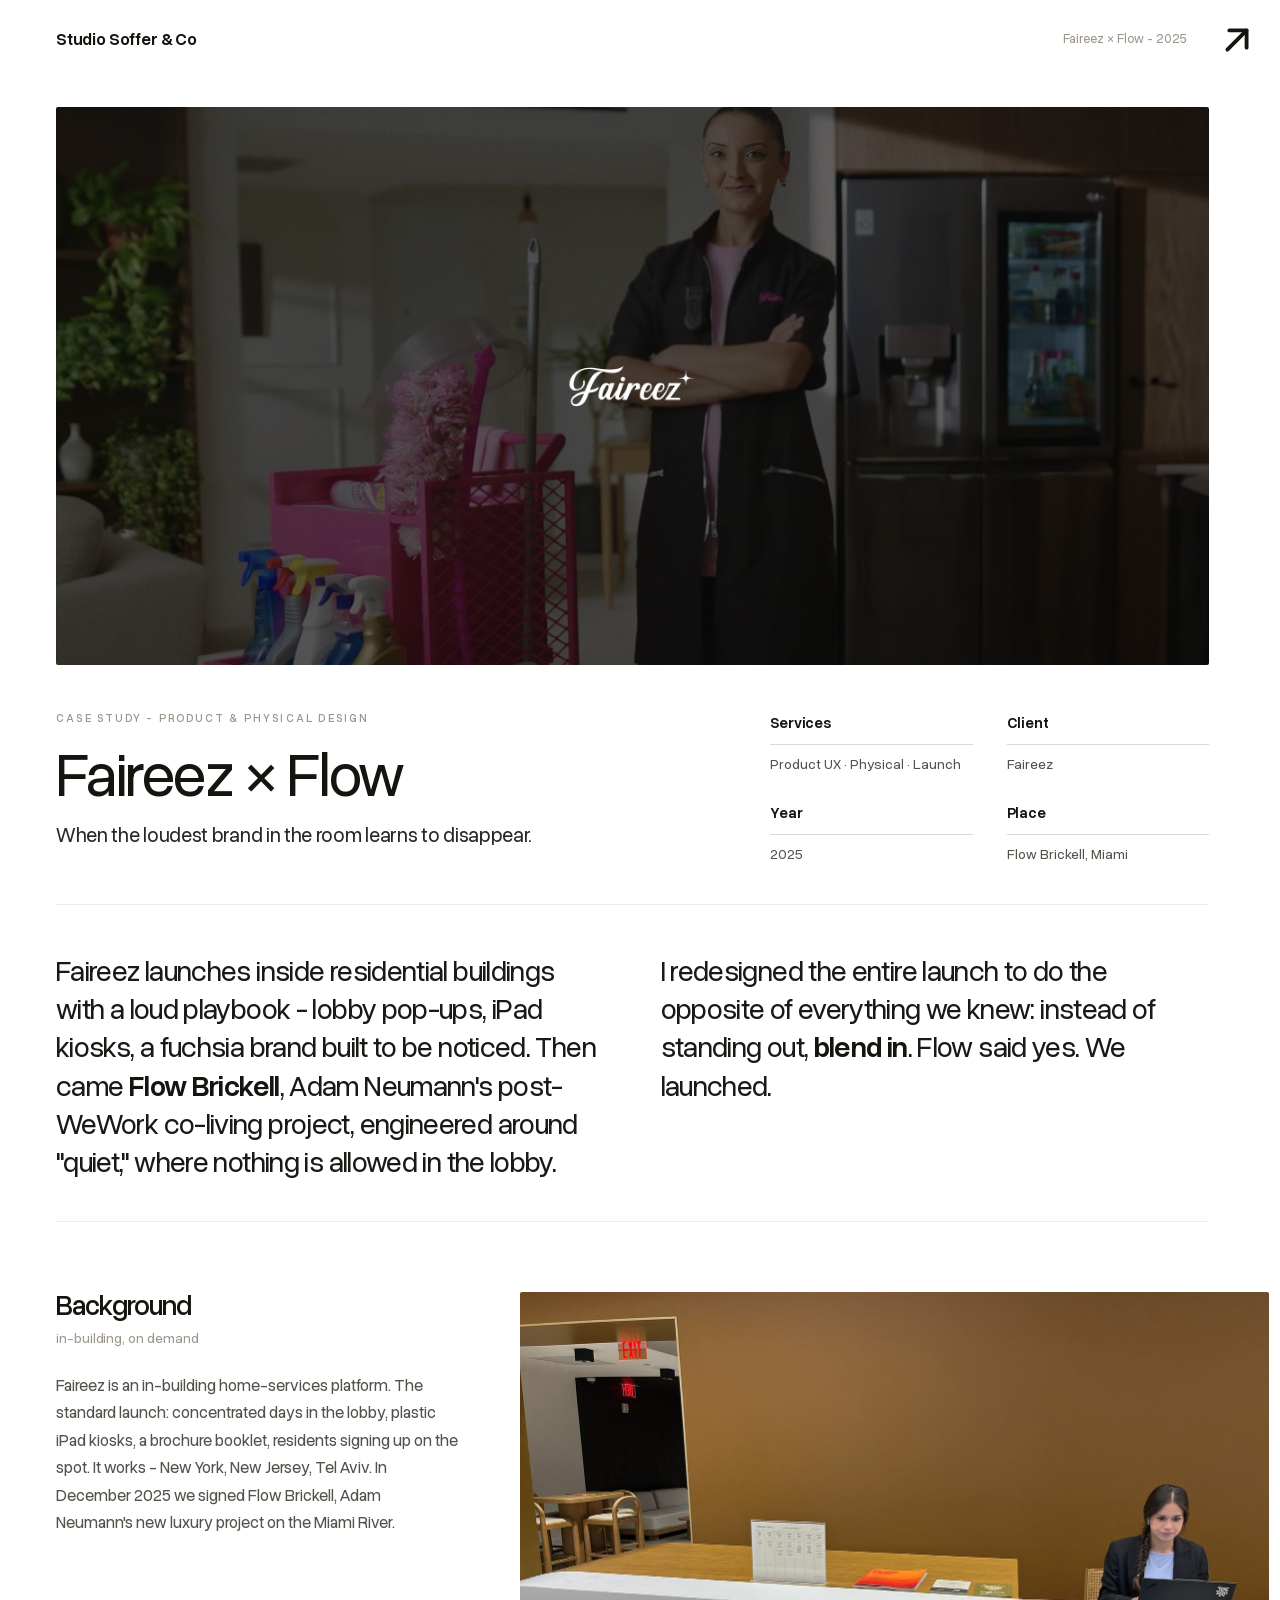
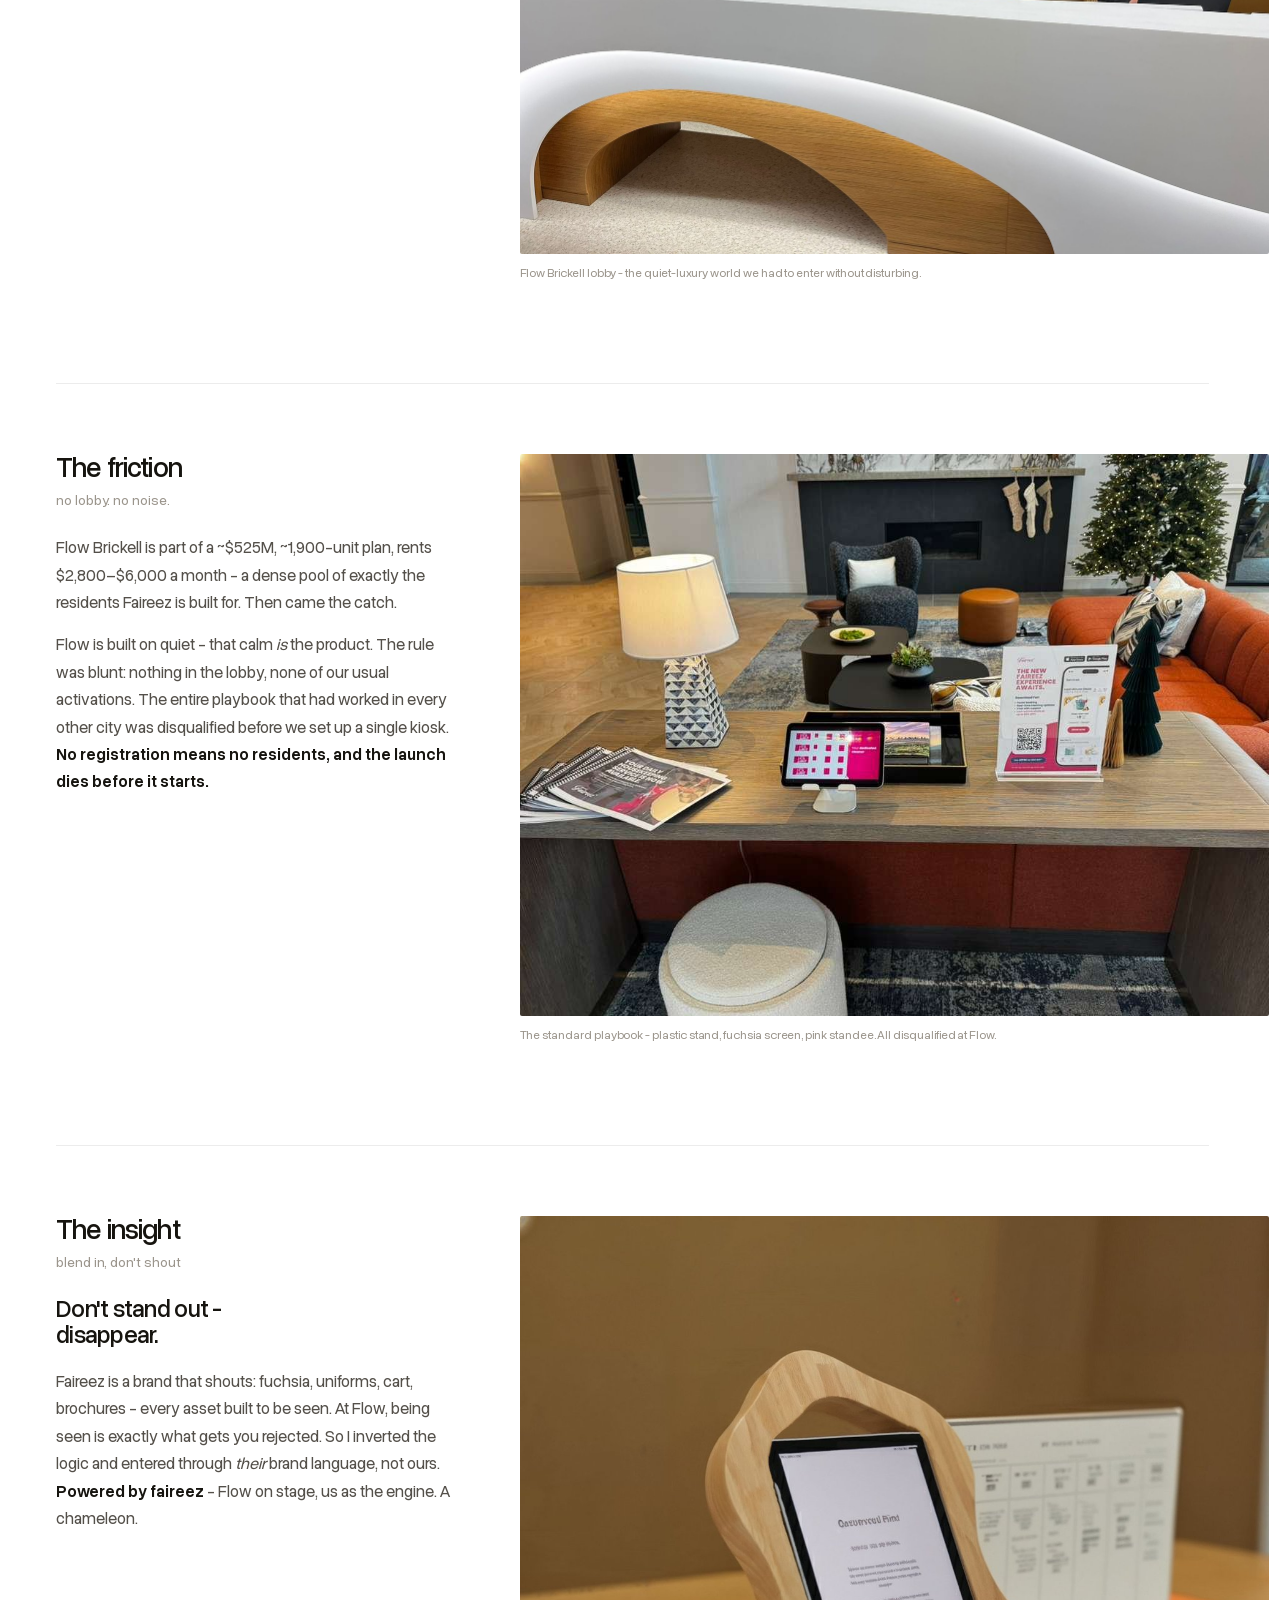
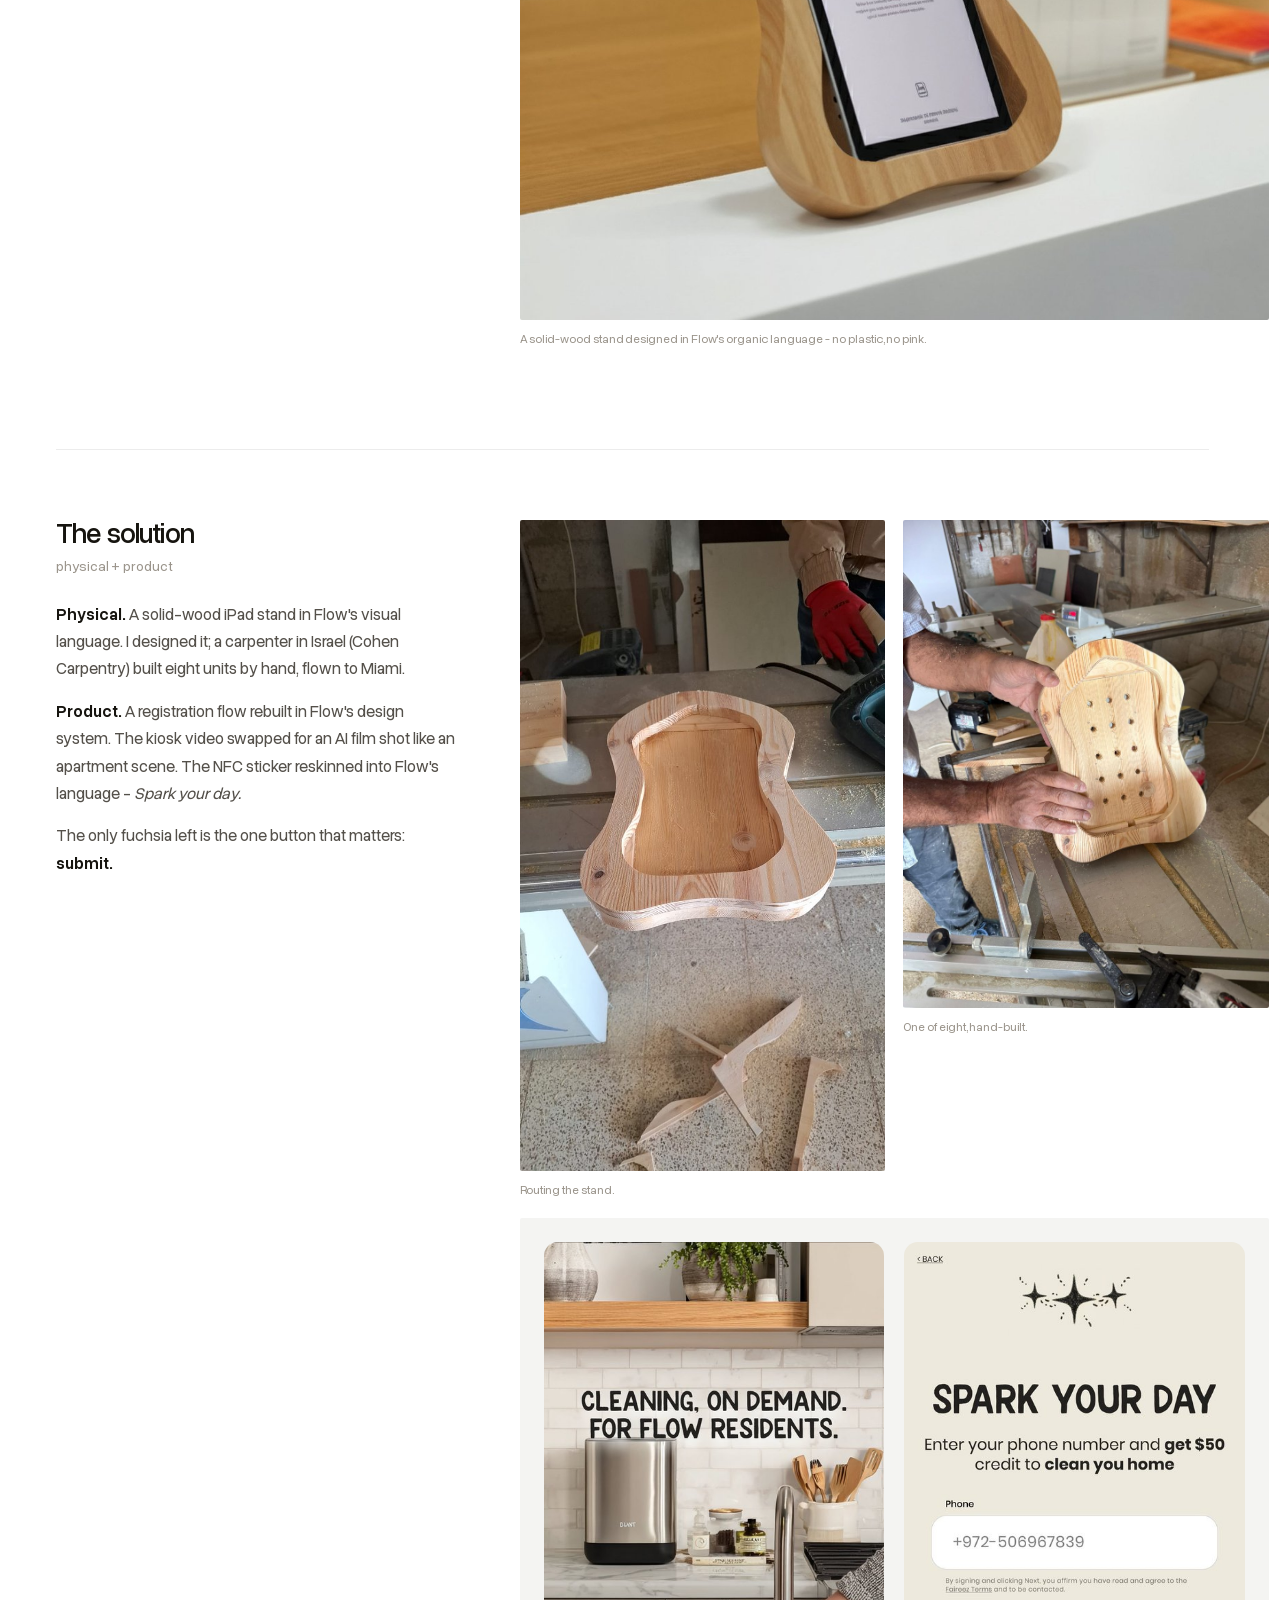
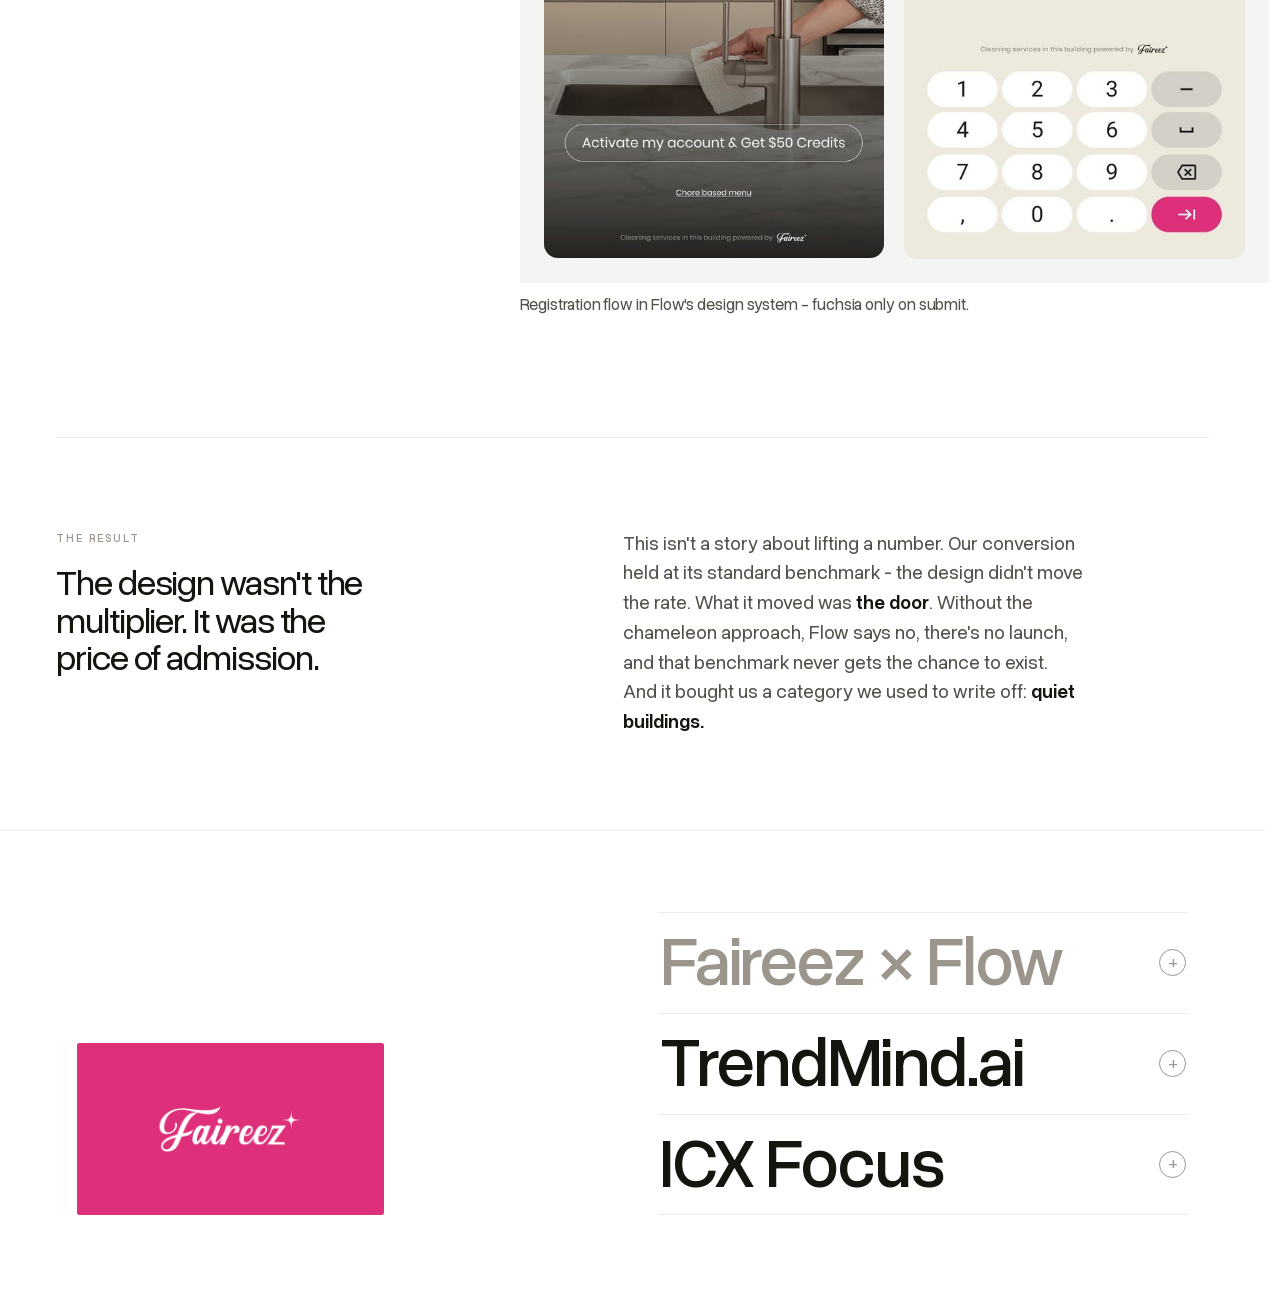
==== faireez.html @ a48b3807 "Studio Soffer - case studies static site" ====
<!DOCTYPE html>
<html lang="en"><head><meta charset="utf-8"><meta name="viewport" content="width=device-width, initial-scale=1">
<title>Faireez × Flow</title>
<style>@font-face{font-family:'Overused Grotesk';src:url([data-uri]) format('woff2');font-weight:300 900;font-style:normal;font-display:swap;}
  :root{ --bg:#ffffff; --ink:#16140f; --body:#54504a; --mute:#9b958c; --line:#ececec; --soft:#f4f4f2;
    --f:"Overused Grotesk",system-ui,sans-serif;}
  *{box-sizing:border-box;}
  ::selection{background:#16140f;color:#FAF9F6;}
  html{scroll-behavior:auto;}
  body{margin:0;background:var(--bg);color:var(--body);font-family:var(--f);font-size:16px;line-height:1.6;-webkit-font-smoothing:antialiased;}
  .wrap{max-width:1440px;margin:0 auto;padding:0 56px;}

  .topbar{display:flex;justify-content:space-between;align-items:center;padding:26px 56px;max-width:1440px;margin:0 auto;}
  .topbar .b{font-weight:600;font-size:17px;color:var(--ink);letter-spacing:-.01em;}
  .topbar .c{font-size:13px;color:var(--mute);}

  .lbl{font-size:11px;letter-spacing:.2em;text-transform:uppercase;color:var(--mute);font-weight:500;}
  img{display:block;width:100%;border-radius:2px;}
  .cap{font-size:12px;color:var(--mute);margin-top:10px;letter-spacing:-.005em;}

  /* hero - full-width image, title+opener left / details right, enlarged lead below */
  .herotop{padding:28px 0 0;}
  .heroimg{margin:0 0 40px;}
  .heroimg img{width:100%;height:min(62vh,640px);object-fit:cover;border-radius:2px;}
  .herorow{display:grid;grid-template-columns:1.5fr 1fr;gap:56px;align-items:start;padding-bottom:38px;border-bottom:1px solid var(--line);}
  h1{font-weight:400;font-size:clamp(40px,4.8vw,74px);line-height:.98;letter-spacing:-.025em;color:var(--ink);margin:16px 0 16px;white-space:nowrap;}
  .sub{font-weight:400;font-size:clamp(19px,1.6vw,24px);line-height:1.25;letter-spacing:-.015em;color:#2b2925;margin:0;max-width:24ch;}
  .hdetails{display:grid;grid-template-columns:1fr 1fr;gap:26px 34px;padding-top:6px;}
  .hdetails .k{font-size:15px;font-weight:600;color:var(--ink);letter-spacing:-.01em;padding-bottom:9px;margin-bottom:10px;border-bottom:1px solid #d9d9d9;}
  .hdetails .v{font-size:14px;color:var(--body);font-weight:400;line-height:1.45;}
  .lead{padding:48px 0 8px;}
  .lead .cols{column-count:2;column-gap:56px;}
  .lead .cols p{font-weight:400;font-size:clamp(24px,2.25vw,32px);line-height:1.33;letter-spacing:-.022em;color:#1b1916;margin:0 0 20px;}
  .lead .cols p:last-child{margin-bottom:0;}
  .lead b{color:var(--ink);font-weight:600;}

  /* paired sections */
  .sec{display:grid;grid-template-columns:35% 65%;gap:60px;padding:70px 0;border-top:1px solid var(--line);align-items:start;margin-top:30px;}
  .sec .txt{position:sticky;top:44px;align-self:start;}
  .sec h2{font-weight:500;font-size:clamp(26px,2.2vw,33px);line-height:1.04;letter-spacing:-.03em;color:var(--ink);margin:0 0 6px;}
  .sec .kick{font-weight:400;font-size:14px;color:var(--mute);margin:0 0 22px;letter-spacing:-.005em;}
  .sec p{font-size:16.5px;line-height:1.66;color:var(--body);margin:0 0 15px;max-width:46ch;}
  .sec p:last-child{margin-bottom:0;}
  .sec b{color:var(--ink);font-weight:600;} .sec i{font-style:italic;}
  .statement{font-weight:500;font-size:clamp(24px,1.9vw,30px);line-height:1.1;letter-spacing:-.03em;color:var(--ink);margin:0 0 18px;max-width:16ch;}
  .vis figure{margin:0 0 18px;}
  .vis .pair{display:grid;grid-template-columns:1fr 1fr;gap:18px;margin-bottom:18px;}
  .vis .pair figure{margin:0;}
  .scrwrap{background:var(--soft);padding:24px;display:grid;grid-template-columns:1fr 1fr;gap:20px;border-radius:2px;margin-bottom:8px;}
  .scrwrap img{border-radius:14px;}

  /* result : summary title left, enlarged text right */
  .result{display:grid;grid-template-columns:44% 56%;gap:60px;padding:92px 0;border-top:1px solid var(--line);margin-top:30px;align-items:start;}
  .result .lbl{margin-bottom:18px;display:block;}
  .result .big{font-weight:400;font-size:clamp(28px,2.8vw,42px);line-height:1.05;letter-spacing:-.03em;color:var(--ink);max-width:15ch;margin:0;}
  .result .right p{font-size:clamp(19px,1.5vw,22px);line-height:1.55;color:var(--body);max-width:42ch;margin:0;}
  .result .right b{color:var(--ink);font-weight:600;}

  .foot{padding:30px 56px 80px;font-size:12px;color:var(--mute);border-top:1px solid var(--line);max-width:1440px;margin:0 auto;}
  @media(max-width:900px){
    .wrap{padding:0 22px;} .topbar,.foot{padding-left:22px;padding-right:22px;}
    .herorow,.sec,.result{grid-template-columns:1fr;gap:28px;} .sec .txt{position:static;}
    h1{white-space:normal;} .heroimg img{height:300px;} .lead .cols{column-count:1;}
  }
</style></head><body>

<div class="topbar"><div class="b">Studio Soffer &amp; Co</div><div class="c">Faireez × Flow - 2025</div></div>

<div class="wrap">

  <section class="herotop">
    <figure class="heroimg"><img src="assets/covers/faireez.jpg"></figure>
    <div class="herorow">
      <div class="htitle">
        <span class="lbl">Case study - Product &amp; physical design</span>
        <h1>Faireez × Flow</h1>
        <p class="sub">When the loudest brand in the room learns to disappear.</p>
      </div>
      <div class="hdetails">
        <div><div class="k">Services</div><div class="v">Product UX · Physical · Launch</div></div>
        <div><div class="k">Client</div><div class="v">Faireez</div></div>
        <div><div class="k">Year</div><div class="v">2025</div></div>
        <div><div class="k">Place</div><div class="v">Flow Brickell, Miami</div></div>
      </div>
    </div>
    <div class="lead">
      <div class="cols">
        <p>Faireez launches inside residential buildings with a loud playbook - lobby pop-ups, iPad kiosks, a fuchsia brand built to be noticed. Then came <b>Flow Brickell</b>, Adam Neumann's post-WeWork co-living project, engineered around "quiet," where nothing is allowed in the lobby.</p>
        <p>I redesigned the entire launch to do the opposite of everything we knew: instead of standing out, <b>blend in</b>. Flow said yes. We launched.</p>
      </div>
    </div>
  </section>

  <section class="sec">
    <div class="txt">
      <h2>Background</h2>
      <p class="kick">in-building, on demand</p>
      <p>Faireez is an in-building home-services platform. The standard launch: concentrated days in the lobby, plastic iPad kiosks, a brochure booklet, residents signing up on the spot. It works - New York, New Jersey, Tel Aviv. In December 2025 we signed Flow Brickell, Adam Neumann's new luxury project on the Miami River.</p>
    </div>
    <div class="vis"><figure style="margin:0"><img src="[data-uri]"><figcaption class="cap">Flow Brickell lobby - the quiet-luxury world we had to enter without disturbing.</figcaption></figure></div>
  </section>

  <section class="sec">
    <div class="txt">
      <h2>The friction</h2>
      <p class="kick">no lobby. no noise.</p>
      <p>Flow Brickell is part of a ~$525M, ~1,900-unit plan, rents $2,800–$6,000 a month - a dense pool of exactly the residents Faireez is built for. Then came the catch.</p>
      <p>Flow is built on quiet - that calm <i>is</i> the product. The rule was blunt: nothing in the lobby, none of our usual activations. The entire playbook that had worked in every other city was disqualified before we set up a single kiosk. <b>No registration means no residents, and the launch dies before it starts.</b></p>
    </div>
    <div class="vis"><figure style="margin:0"><img src="[data-uri]"><figcaption class="cap">The standard playbook - plastic stand, fuchsia screen, pink standee. All disqualified at Flow.</figcaption></figure></div>
  </section>

  <section class="sec">
    <div class="txt">
      <h2>The insight</h2>
      <p class="kick">blend in, don't shout</p>
      <div class="statement">Don't stand out - disappear.</div>
      <p>Faireez is a brand that shouts: fuchsia, uniforms, cart, brochures - every asset built to be seen. At Flow, being seen is exactly what gets you rejected. So I inverted the logic and entered through <i>their</i> brand language, not ours. <b>Powered by faireez</b> - Flow on stage, us as the engine. A chameleon.</p>
    </div>
    <div class="vis"><figure style="margin:0"><img src="[data-uri]"><figcaption class="cap">A solid-wood stand designed in Flow's organic language - no plastic, no pink.</figcaption></figure></div>
  </section>

  <section class="sec">
    <div class="txt">
      <h2>The solution</h2>
      <p class="kick">physical + product</p>
      <p><b>Physical.</b> A solid-wood iPad stand in Flow's visual language. I designed it; a carpenter in Israel (Cohen Carpentry) built eight units by hand, flown to Miami.</p>
      <p><b>Product.</b> A registration flow rebuilt in Flow's design system. The kiosk video swapped for an AI film shot like an apartment scene. The NFC sticker reskinned into Flow's language - <i>Spark your day.</i></p>
      <p>The only fuchsia left is the one button that matters: <b>submit.</b></p>
    </div>
    <div class="vis">
      <div class="pair">
        <figure><img src="[data-uri]"><figcaption class="cap">Routing the stand.</figcaption></figure>
        <figure><img src="[data-uri]"><figcaption class="cap">One of eight, hand-built.</figcaption></figure>
      </div>
      <div class="scrwrap"><img src="[data-uri]"><img src="[data-uri]"></div>
      <p class="cap" style="margin-bottom:18px;">Registration flow in Flow's design system - fuchsia only on submit.</p>
      <figure style="margin:0"><img src="[data-uri]"><figcaption class="cap">In-apartment NFC sticker, reskinned - Spark your day.</figcaption></figure>
    </div>
  </section>

  <section class="result">
    <div class="left">
      <span class="lbl">The result</span>
      <p class="big">The design wasn't the multiplier. It was the price of admission.</p>
    </div>
    <div class="right">
      <p>This isn't a story about lifting a number. Our conversion held at its standard benchmark - the design didn't move the rate. What it moved was <b>the door</b>. Without the chameleon approach, Flow says no, there's no launch, and that benchmark never gets the chance to exist. And it bought us a category we used to write off: <b>quiet buildings.</b></p>
    </div>
  </section>

</div>
<div class="foot">Paired sections · sticky text · Overused Grotesk · full copy · real assets · final styling yours in Figma.</div>
<!-- Studio Soffer - shared chrome (Lenis + menu) -->
<link rel="stylesheet" href="assets/site.css">
<script src="assets/site.js"></script>
<!-- Faireez: shrink the in-apartment NFC sticker photo to ~30% (really small) -->
<script>
(function () {
  function shrink() {
    var caps = document.querySelectorAll("figcaption.cap, .cap");
    for (var i = 0; i < caps.length; i++) {
      if (/In-apartment NFC sticker/i.test(caps[i].textContent)) {
        var fig = caps[i].closest("figure, .vis") || caps[i].parentElement;
        if (fig) fig.remove();
        break;
      }
    }
  }
  if (document.readyState === "loading") document.addEventListener("DOMContentLoaded", shrink);
  else shrink();
})();
</script>
</body></html>
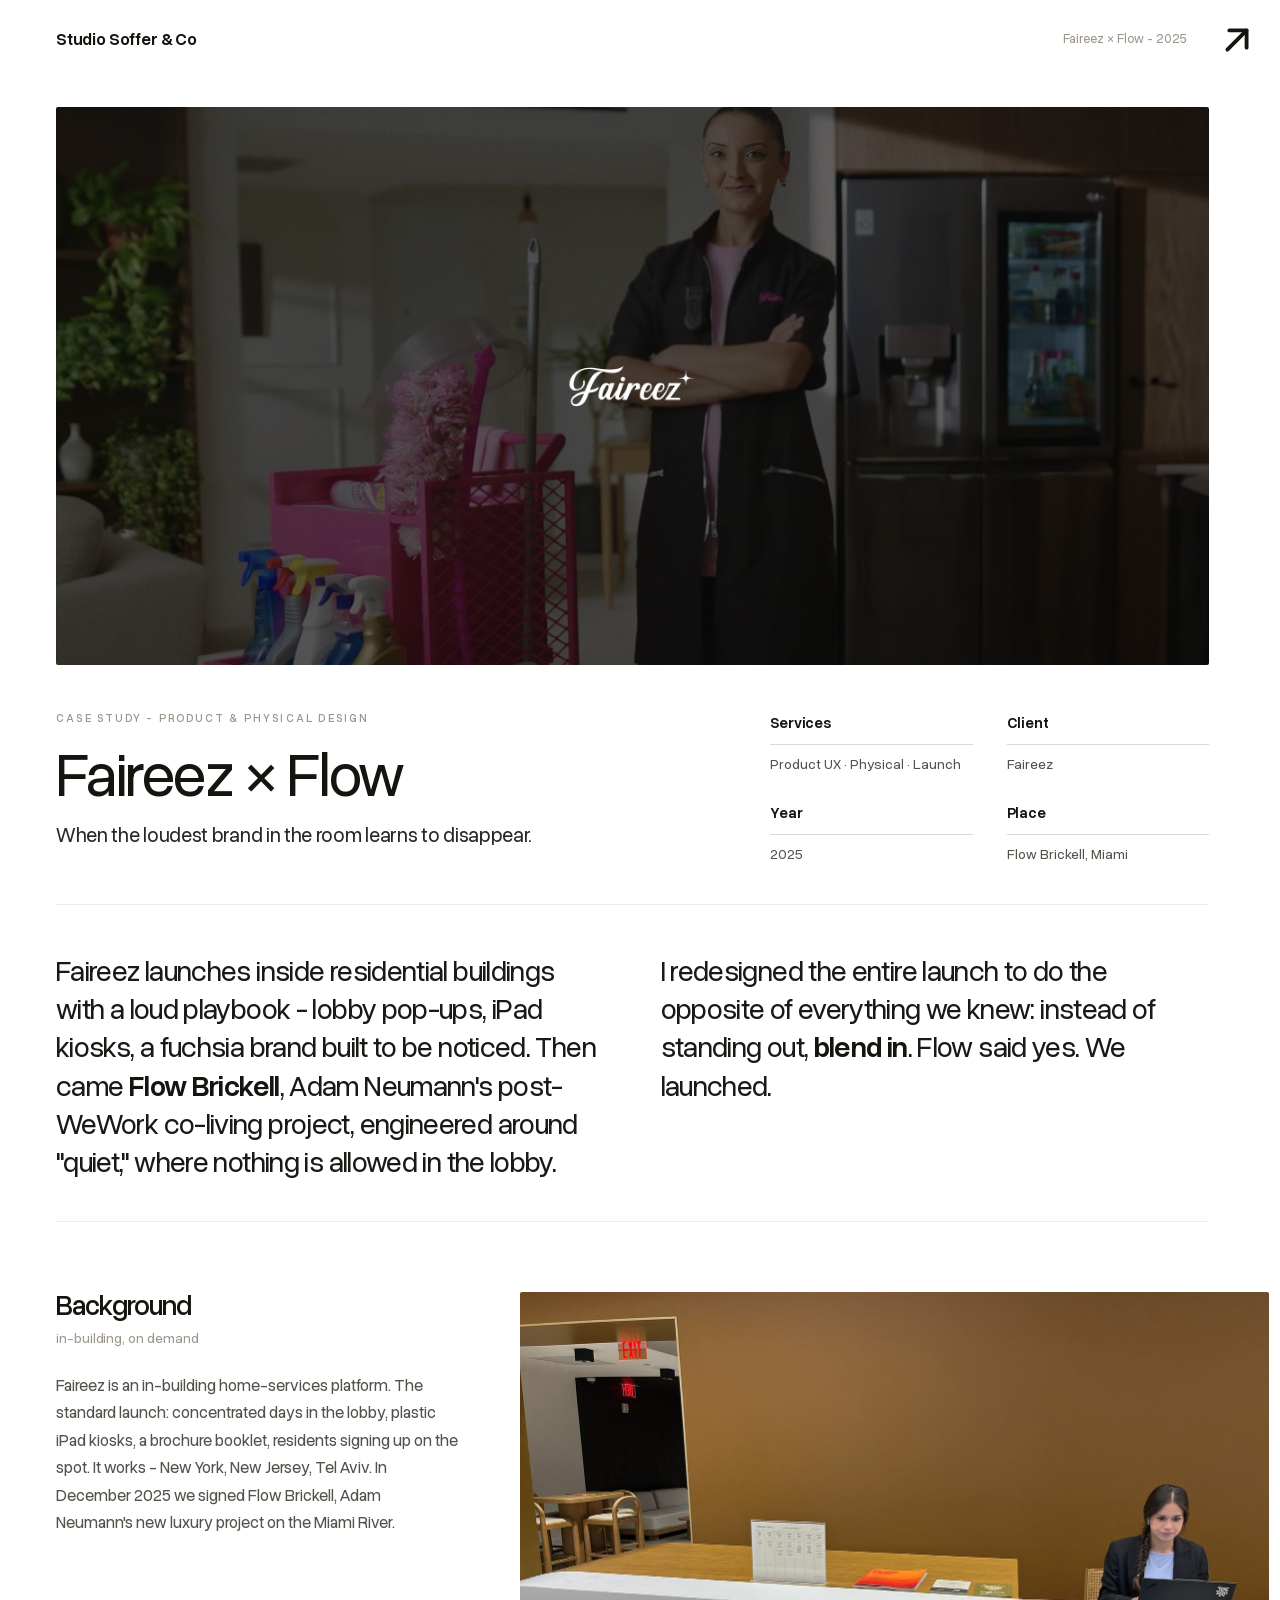
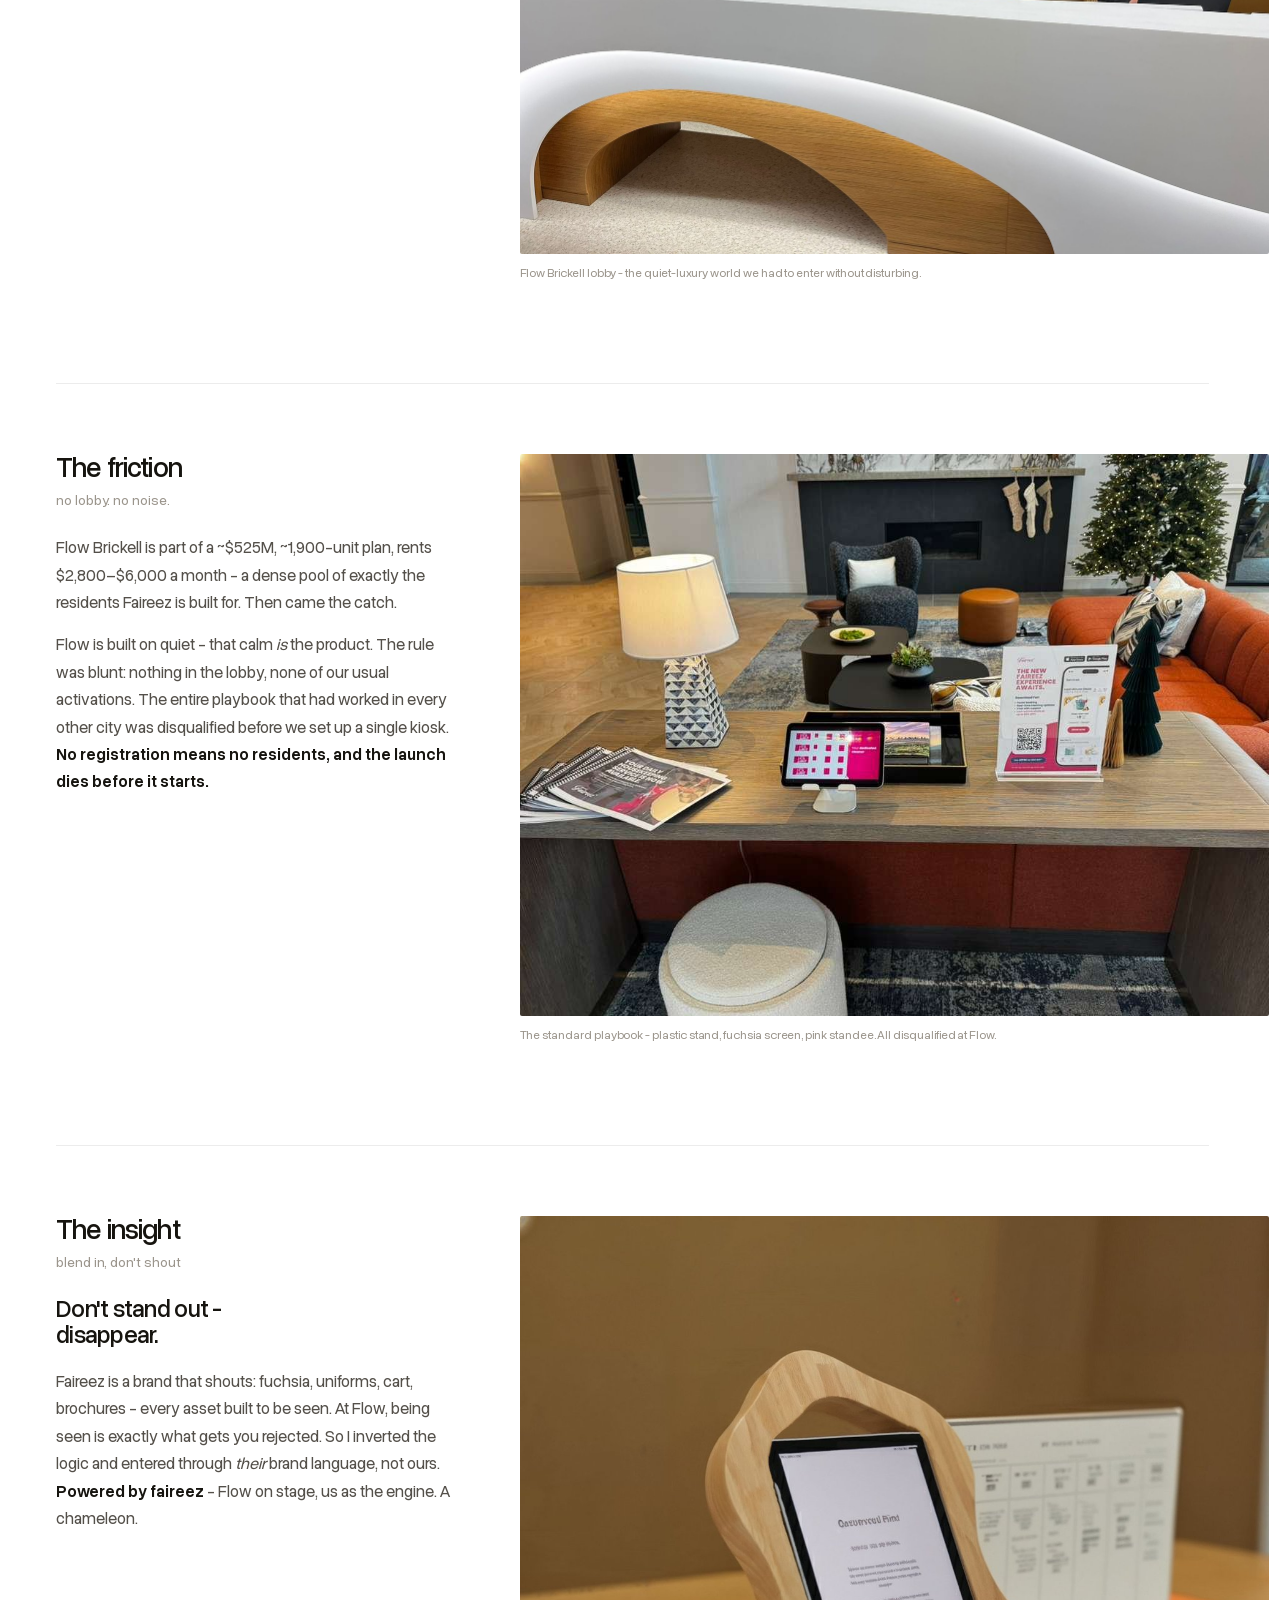
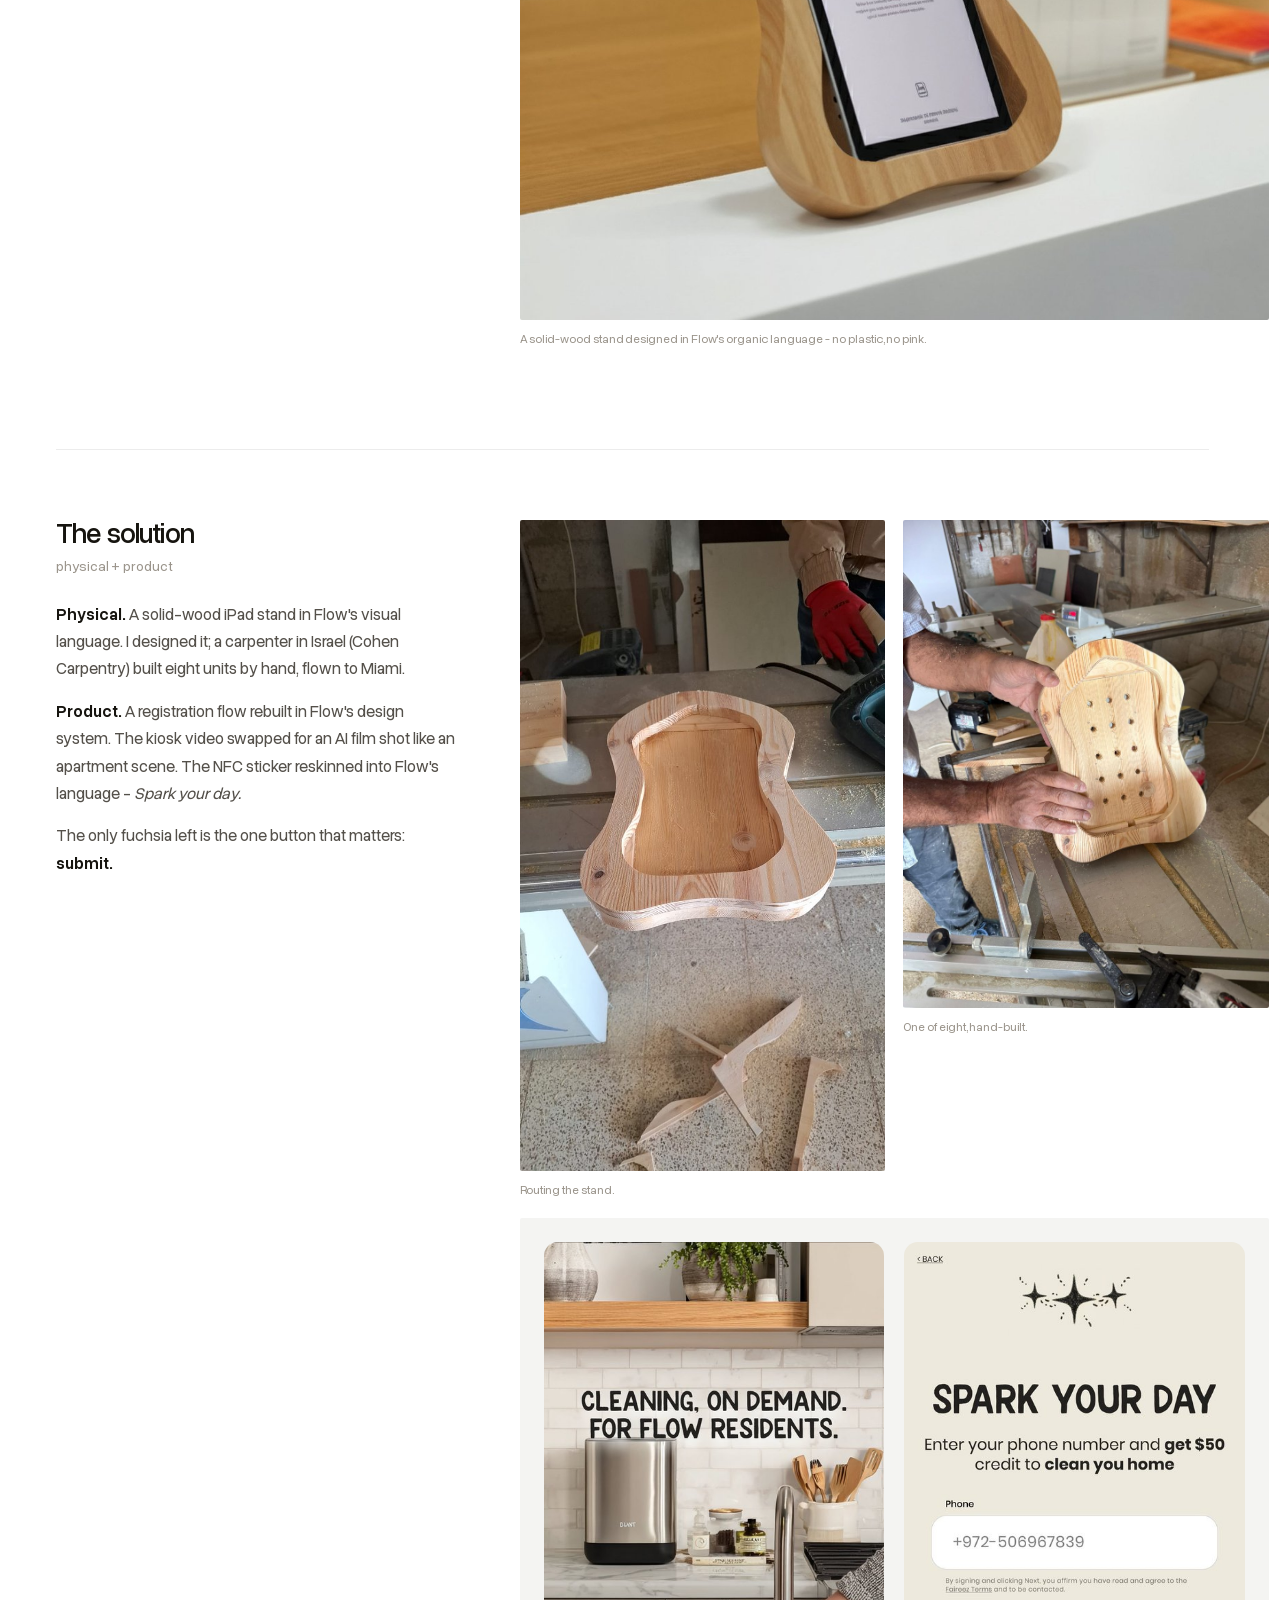
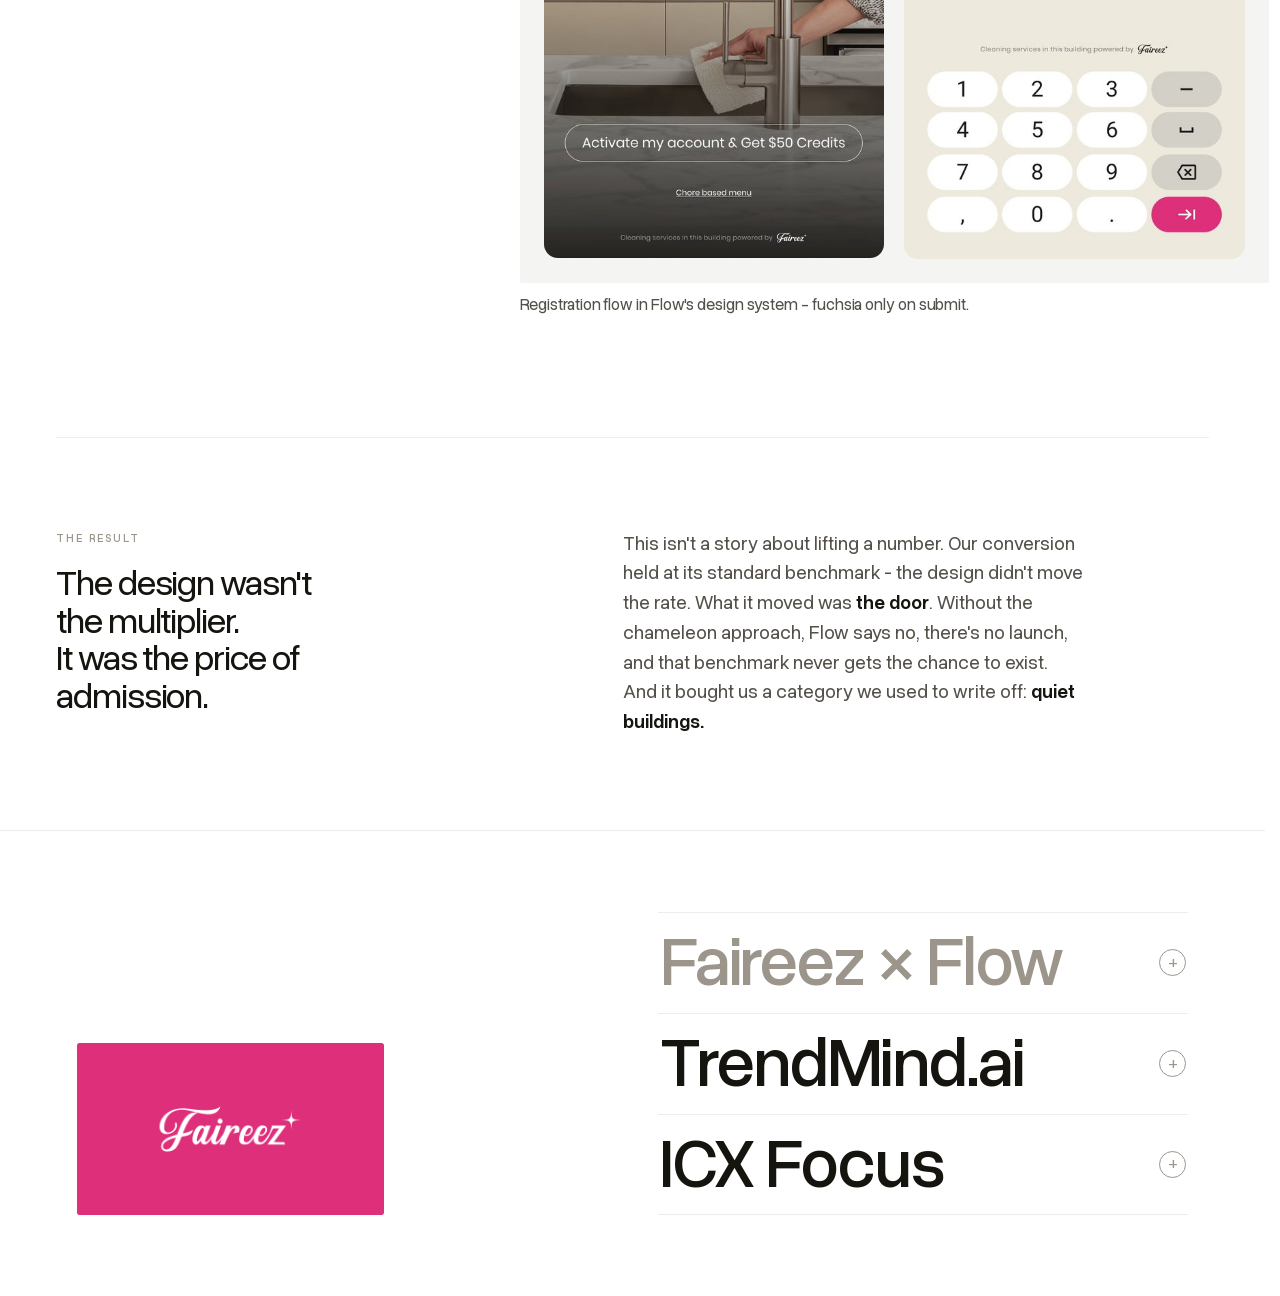
==== commit 4268cdc4: "Break hero statements at sentence boundaries text-wrap: balance only evened line lengths; it can't b" ====
--- a/faireez.html
+++ b/faireez.html
@@ -62,7 +62,15 @@
     .herorow,.sec,.result{grid-template-columns:1fr;gap:28px;} .sec .txt{position:static;}
     h1{white-space:normal;} .heroimg img{height:300px;} .lead .cols{column-count:1;}
   }
-</style></head><body>
+</style>  <link rel="icon" href="/favicon.ico">
+
+<style id="brand-cursor">
+  a, a *, button, button *, [role="button"], [role="button"] *, [onclick],
+  .ss-burger, .ss-burger *, .ss-close, .ss-close * {
+    cursor: url("data:image/svg+xml,%3C%3Fxml%20version%3D%271.0%27%20encoding%3D%27UTF-8%27%3F%3E%3Csvg%20data-bbox%3D%271.665%201.426%2037.335%2040.074%27%20xmlns%3D%27http%3A%2F%2Fwww.w3.org%2F2000%2Fsvg%27%20viewBox%3D%270%200%2040%2043%27%20height%3D%2743%27%20width%3D%2740%27%20data-type%3D%27ugc%27%3E%3Cg%3E%3Cpath%20fill%3D%27%23ffffff%27%20d%3D%27M8.22%205.442%2012%2023.5l-3.589-4.486a3.784%203.784%200%201%200-5.754%204.909L5%2026.5l3.9%206.338q.1.161.252.276L14.6%2037.2a1%201%200%200%201%20.4.8v2.5a1%201%200%200%200%201%201h6.139a3%203%200%200%200%202.257-1.025l1.792-2.047a1%201%200%200%201%201.552.059L29.1%2040.3a3%203%200%200%200%202.4%201.2h.5a1%201%200%200%200%201-1v-4.183a1%201%200%200%201%20.183-.576l3.805-5.39A11%2011%200%200%200%2039%2024.01V17.4a2.927%202.927%200%200%200-5.742-.804L33%2017.5l-.203-1.825a3.797%203.797%200%200%200-7.509-.26L25%2017l-.21-2.317a3.5%203.5%200%200%200-6.974.608L18%2017.5%2014.721%203.974a3.333%203.333%200%200%200-6.5%201.468%27%2F%3E%3Cpath%20stroke-linejoin%3D%27round%27%20stroke-linecap%3D%27round%27%20stroke-width%3D%272%27%20stroke%3D%27%231E1E1C%27%20d%3D%27M30.5%2024.5V34M25%2024.5V34m-5-9.5V34m-8-10.5L8.22%205.442a3.333%203.333%200%200%201%202.755-3.977v0a3.333%203.333%200%200%201%203.746%202.509L18%2017.5l-.184-2.21a3.5%203.5%200%200%201%203.488-3.79v0a3.5%203.5%200%200%201%203.485%203.183L25%2017l.288-1.585a3.797%203.797%200%200%201%204.59-3.02v0a3.8%203.8%200%200%201%202.92%203.28L33%2017.5l.258-.904a2.927%202.927%200%200%201%203.389-2.067v0A2.93%202.93%200%200%201%2039%2017.4v6.612c0%202.27-.703%204.485-2.012%206.34l-3.805%205.39a1%201%200%200%200-.183.576V40.5a1%201%200%200%201-1%201h-.5a3%203%200%200%201-2.4-1.2l-1.36-1.813a1%201%200%200%200-1.552-.059l-1.792%202.047A3%203%200%200%201%2022.14%2041.5H16a1%201%200%200%201-1-1V38a1%201%200%200%200-.4-.8l-5.448-4.086a1%201%200%200%201-.252-.276L5%2026.5l-2.343-2.577a3.784%203.784%200%200%201%20.378-5.452v0a3.784%203.784%200%200%201%205.376.543z%27%20fill%3D%27none%27%2F%3E%3C%2Fg%3E%3C%2Fsvg%3E") 10 2, pointer !important;
+  }
+</style>
+</head><body>
 
 <div class="topbar"><div class="b">Studio Soffer &amp; Co</div><div class="c">Faireez × Flow - 2025</div></div>
 
@@ -114,7 +122,7 @@
     <div class="txt">
       <h2>The insight</h2>
       <p class="kick">blend in, don't shout</p>
-      <div class="statement">Don't stand out - disappear.</div>
+      <div class="statement">Don't stand out -<br>disappear.</div>
       <p>Faireez is a brand that shouts: fuchsia, uniforms, cart, brochures - every asset built to be seen. At Flow, being seen is exactly what gets you rejected. So I inverted the logic and entered through <i>their</i> brand language, not ours. <b>Powered by faireez</b> - Flow on stage, us as the engine. A chameleon.</p>
     </div>
     <div class="vis"><figure style="margin:0"><img src="[data-uri]"><figcaption class="cap">A solid-wood stand designed in Flow's organic language - no plastic, no pink.</figcaption></figure></div>
@@ -142,7 +150,7 @@
   <section class="result">
     <div class="left">
       <span class="lbl">The result</span>
-      <p class="big">The design wasn't the multiplier. It was the price of admission.</p>
+      <p class="big">The design wasn't the multiplier.<br>It was the price of admission.</p>
     </div>
     <div class="right">
       <p>This isn't a story about lifting a number. Our conversion held at its standard benchmark - the design didn't move the rate. What it moved was <b>the door</b>. Without the chameleon approach, Flow says no, there's no launch, and that benchmark never gets the chance to exist. And it bought us a category we used to write off: <b>quiet buildings.</b></p>
--- a/assets/site.css
+++ b/assets/site.css
@@ -48,6 +48,7 @@
 /* fix awkward hero line breaks (all pages): balance the title, and widen the
    tagline measure (export ships it at a cramped 24ch) so it breaks cleanly */
 body h1 { text-wrap: balance; }
+body .big, body .statement { text-wrap: balance; }
 body .sub { max-width: 44ch; text-wrap: pretty; }
 
 /* ---- Two-column project nav (shared by overlay + footer section) ------- */
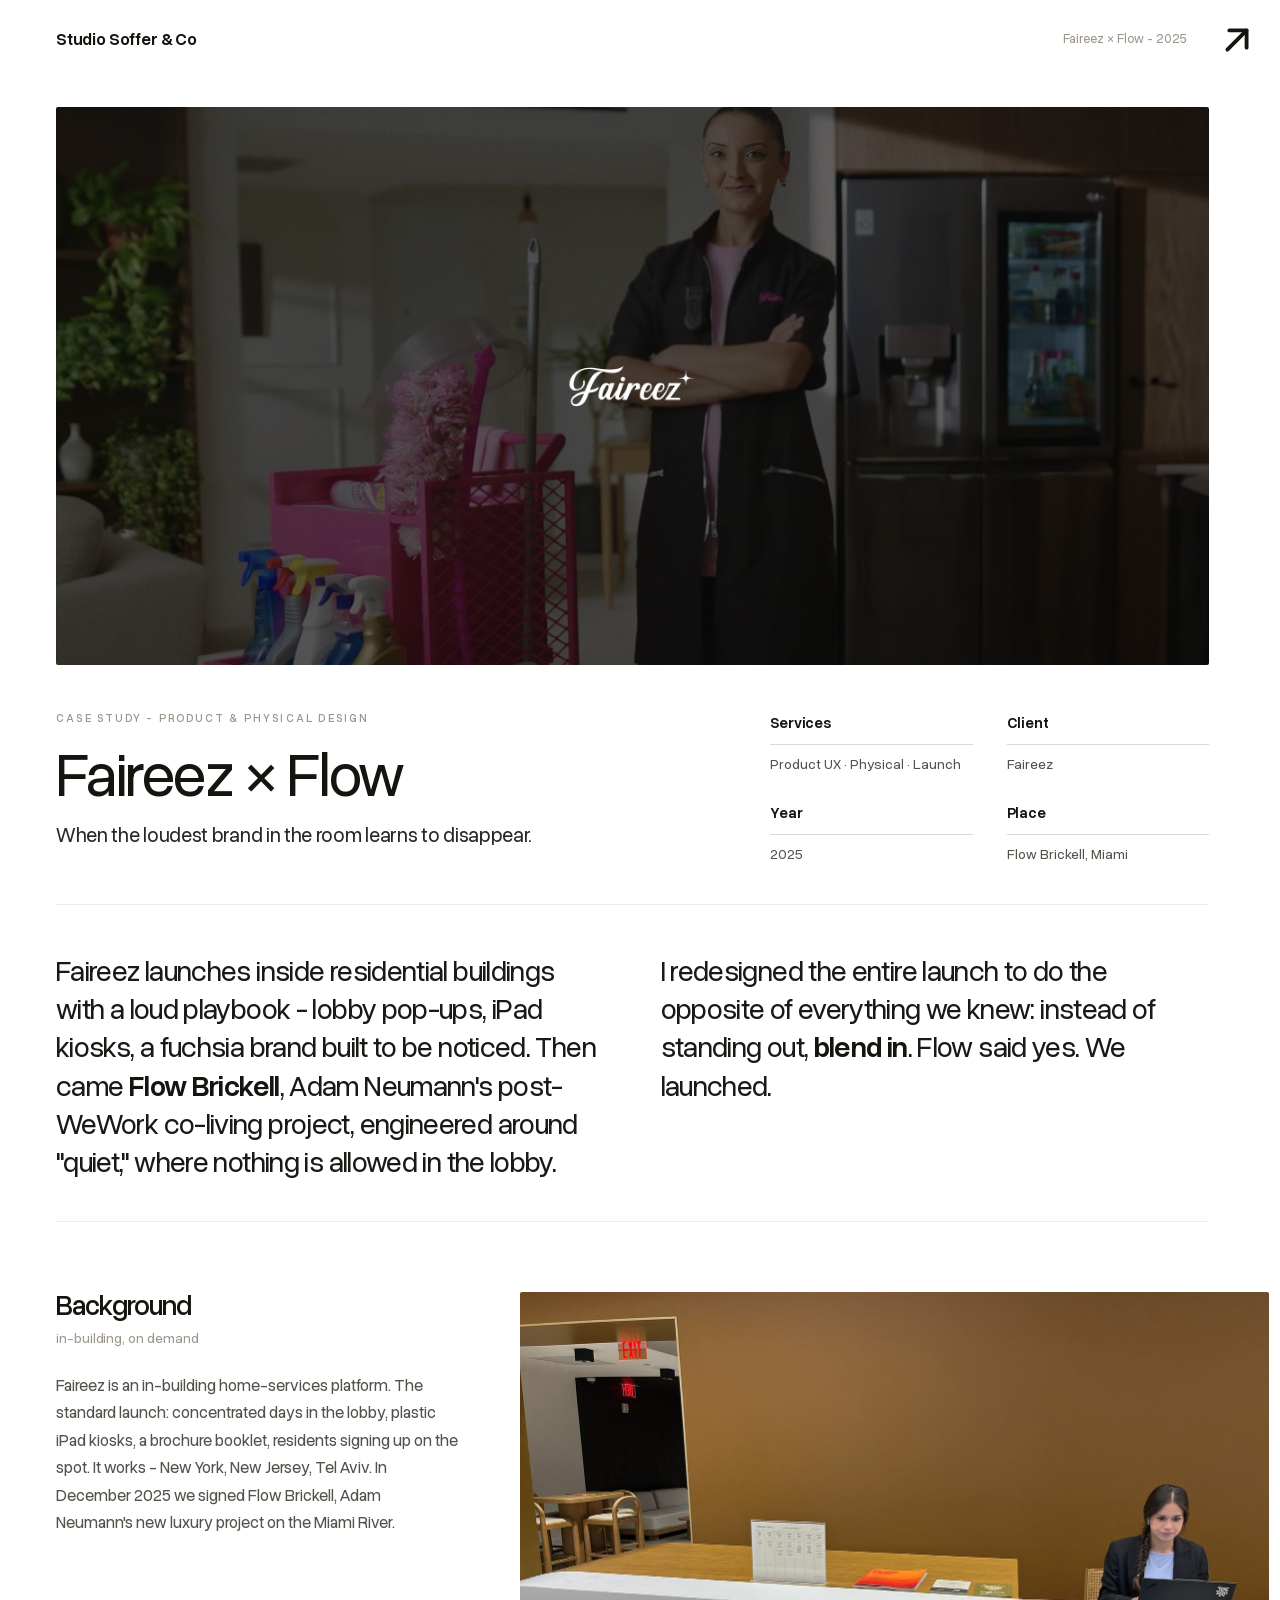
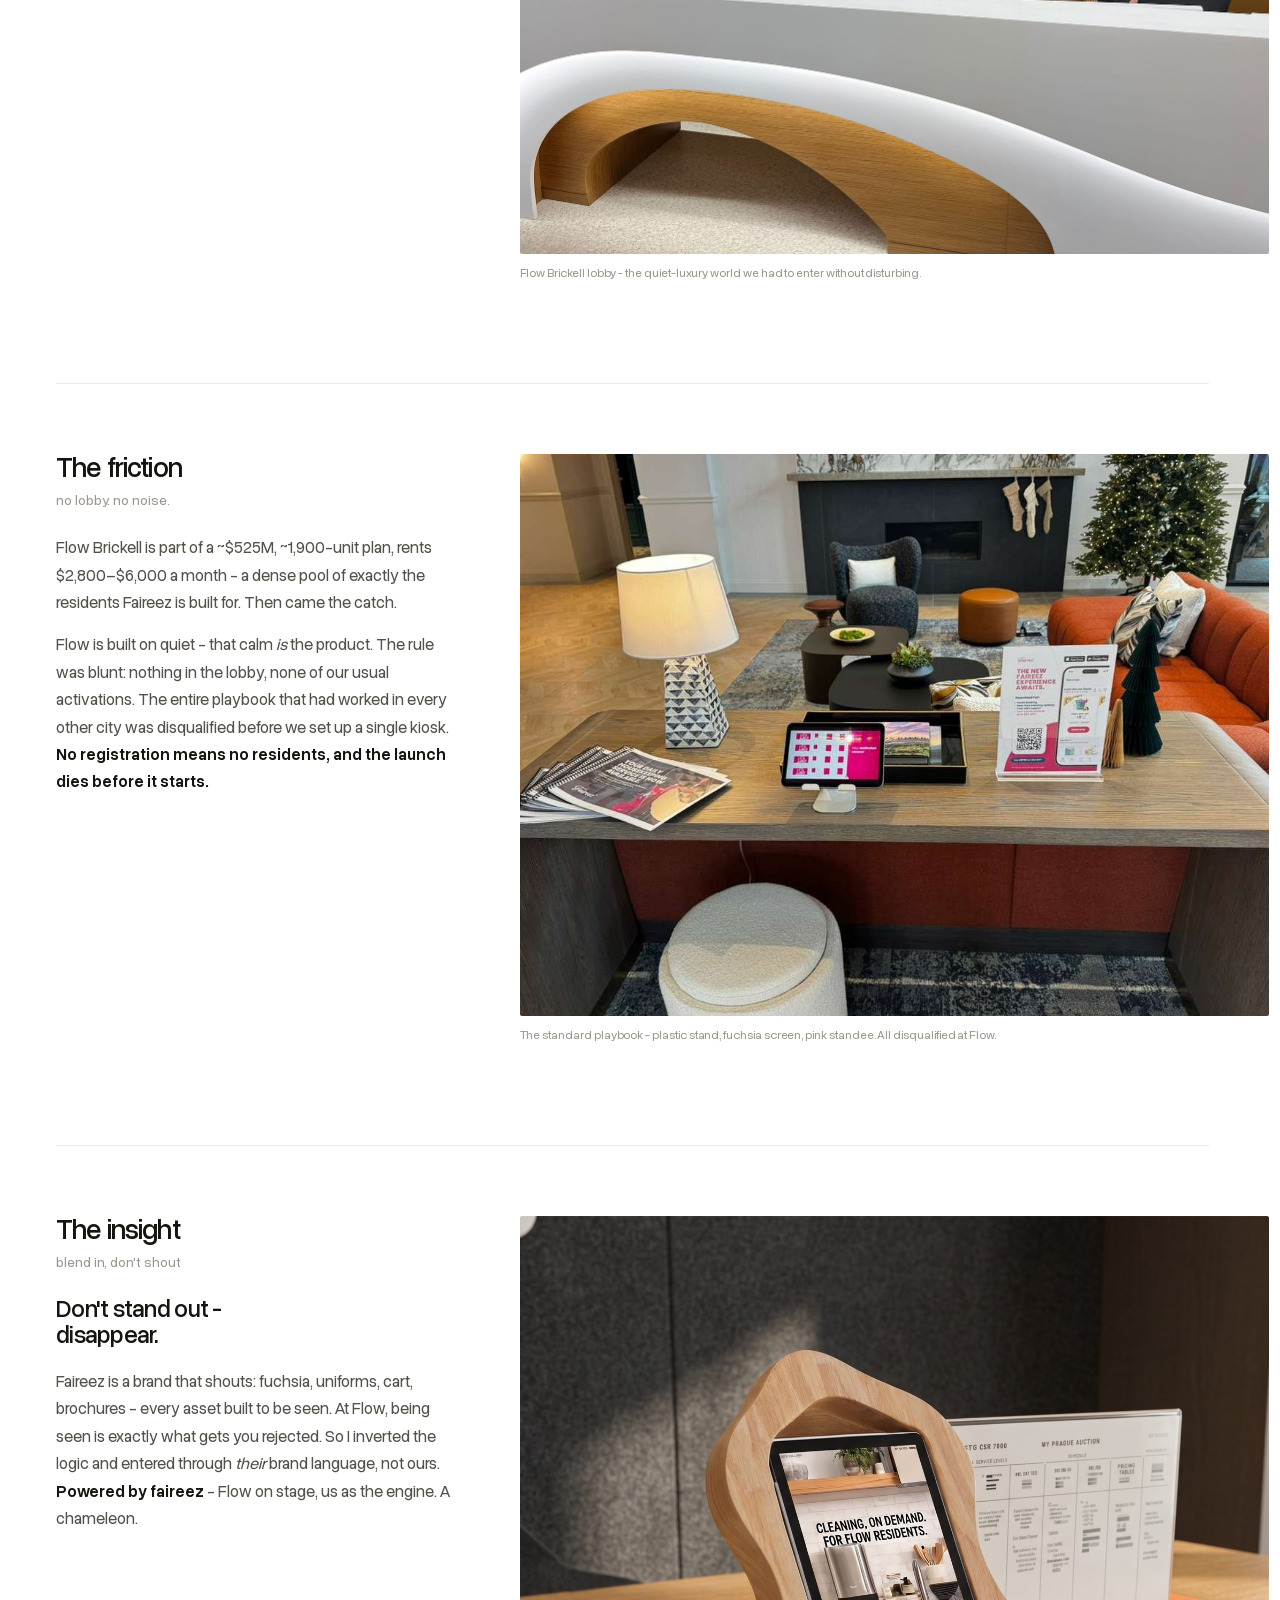
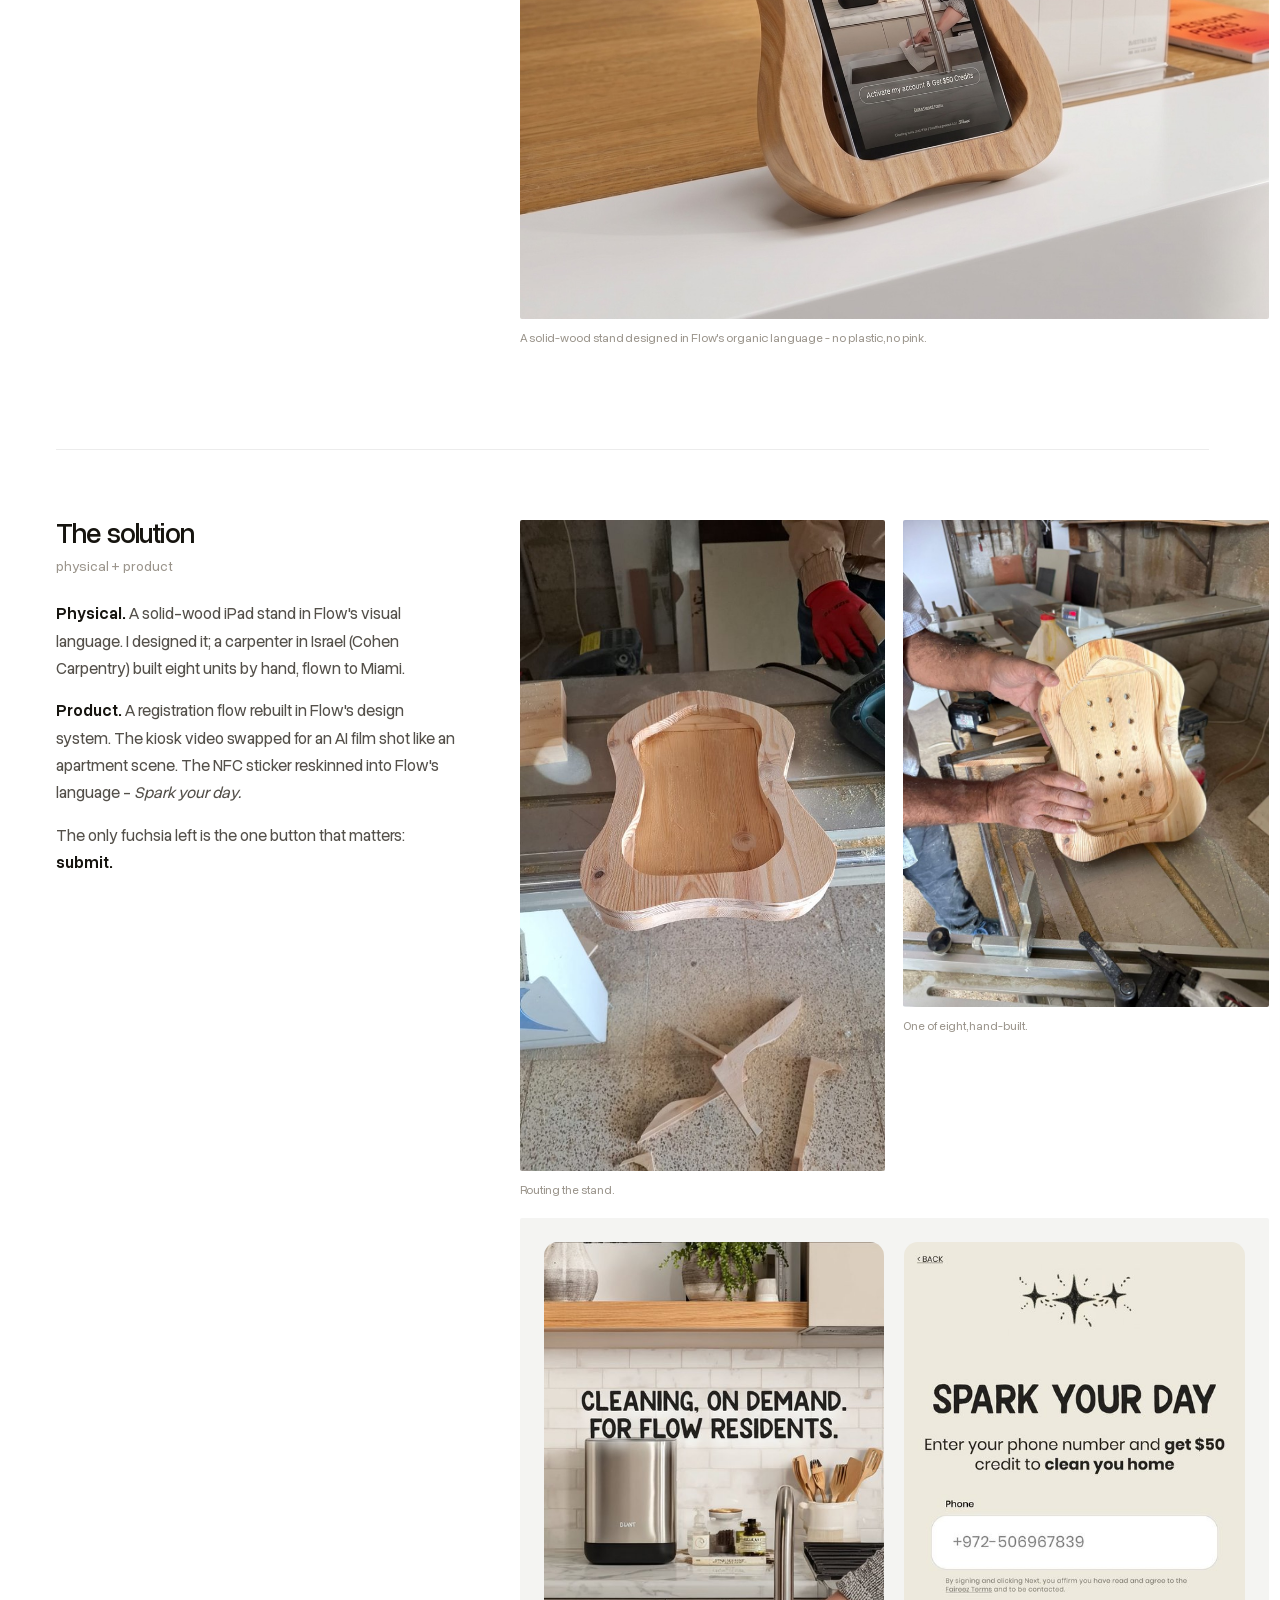
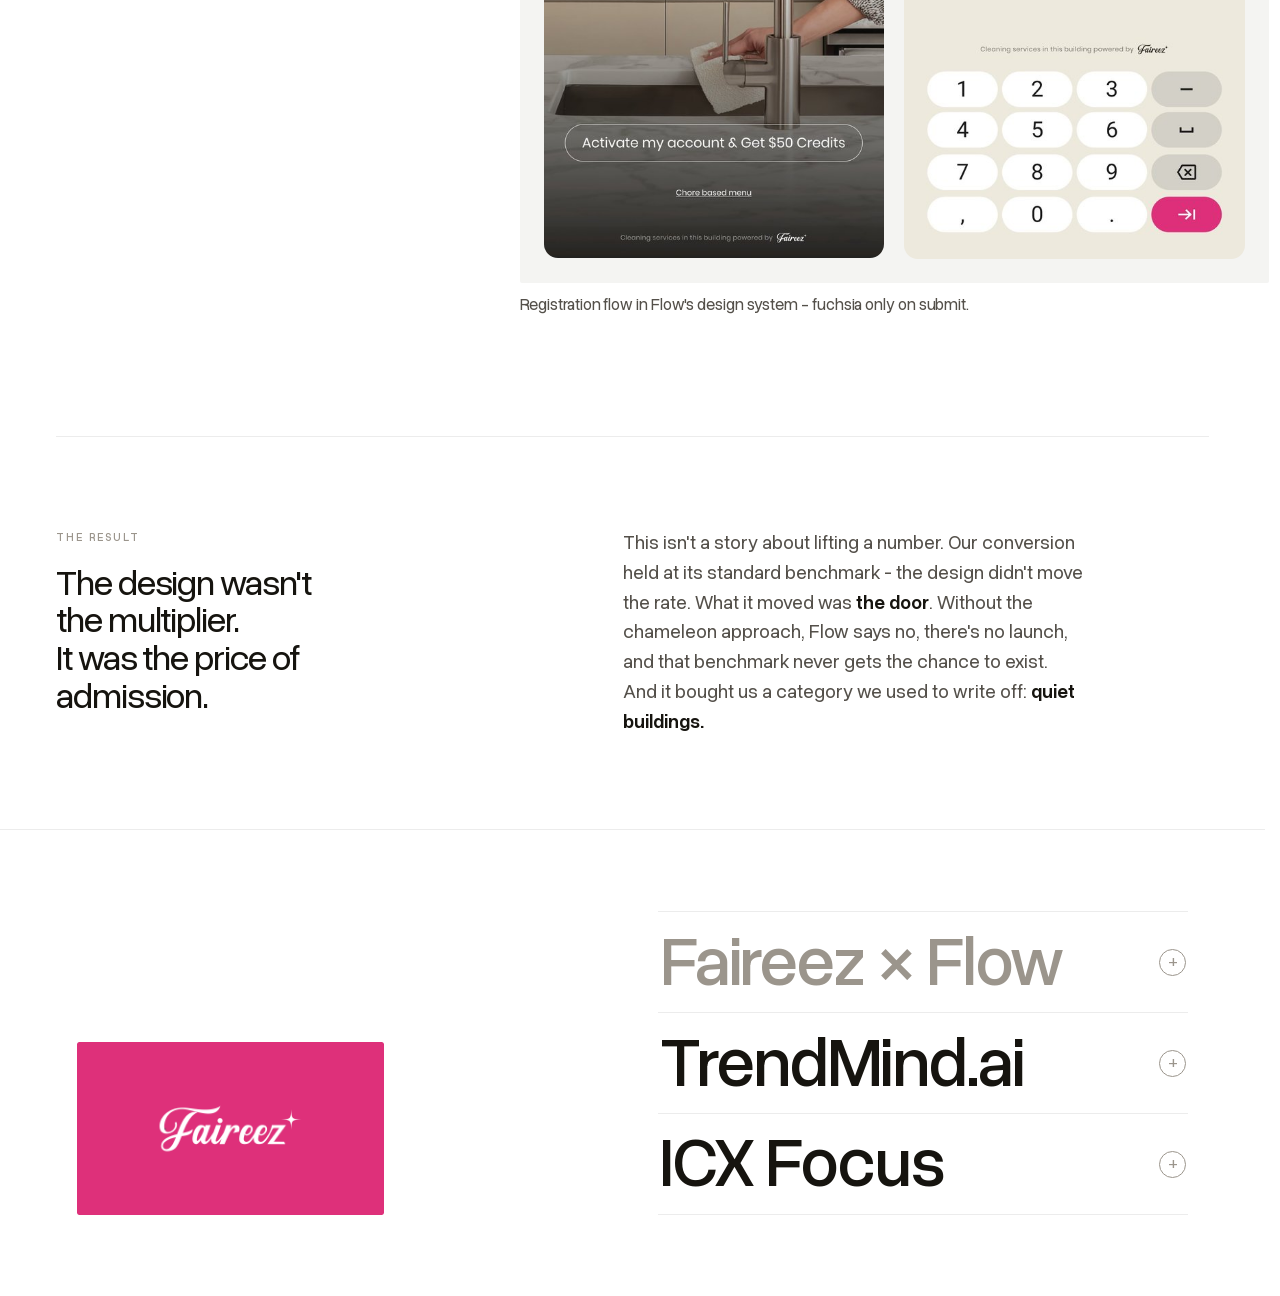
==== commit 4b7160d1: "Replace the wood-stand shot on Faireez with the sharper version Swap the blurry inline stand photo f" ====
--- a/faireez.html
+++ b/faireez.html
@@ -125,7 +125,7 @@
       <div class="statement">Don't stand out -<br>disappear.</div>
       <p>Faireez is a brand that shouts: fuchsia, uniforms, cart, brochures - every asset built to be seen. At Flow, being seen is exactly what gets you rejected. So I inverted the logic and entered through <i>their</i> brand language, not ours. <b>Powered by faireez</b> - Flow on stage, us as the engine. A chameleon.</p>
     </div>
-    <div class="vis"><figure style="margin:0"><img src="[data-uri]"><figcaption class="cap">A solid-wood stand designed in Flow's organic language - no plastic, no pink.</figcaption></figure></div>
+    <div class="vis"><figure style="margin:0"><img src="faireez-stand.jpg"><figcaption class="cap">A solid-wood stand designed in Flow's organic language - no plastic, no pink.</figcaption></figure></div>
   </section>
 
   <section class="sec">
